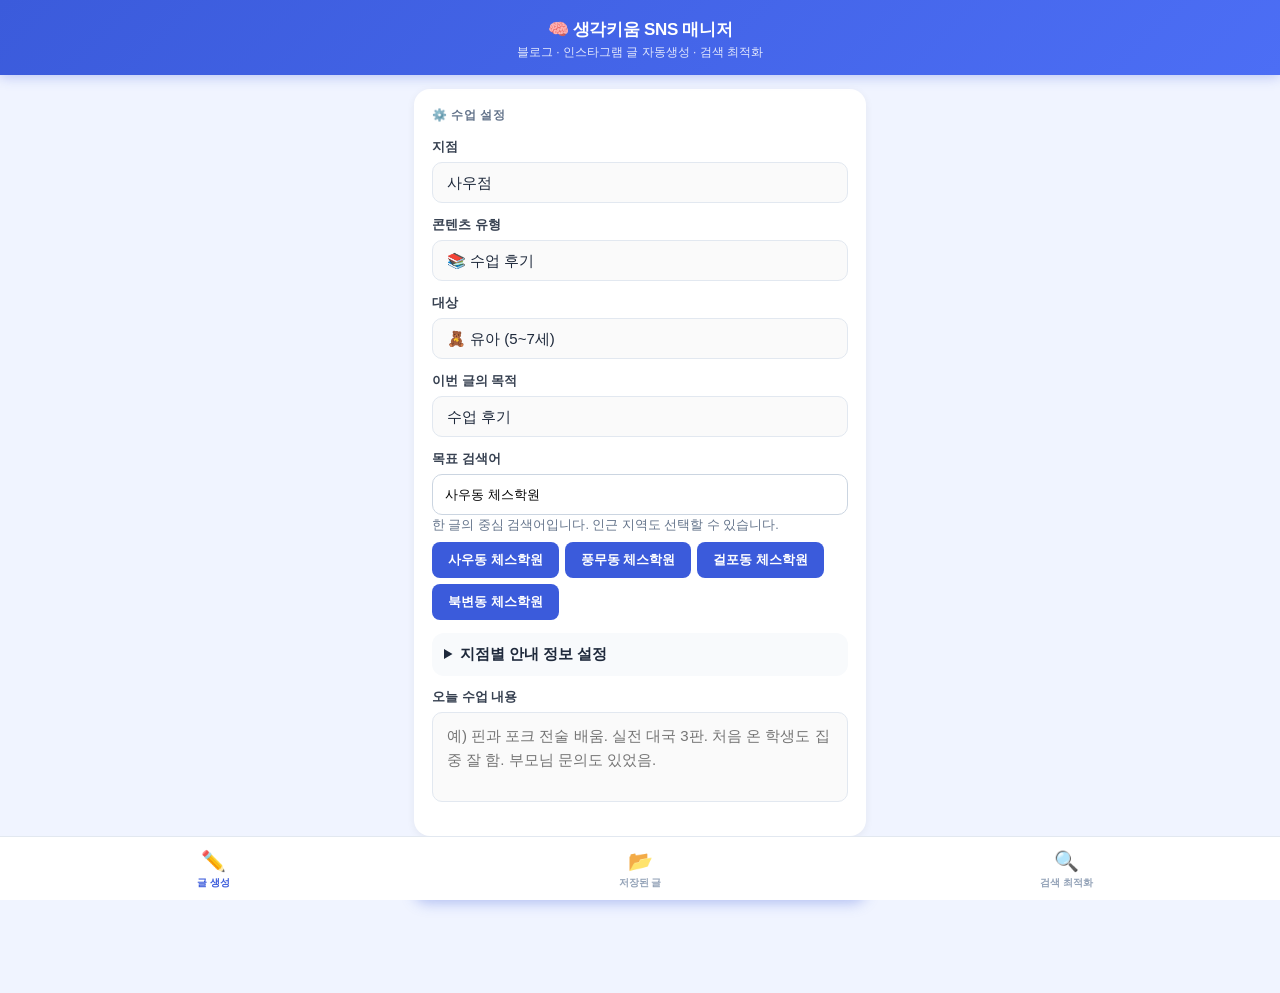
==== static/index.html @ 42fd76ed "Improve brand and local search writing with branch profiles and publication checks" ====
<!DOCTYPE html>
<html lang="ko">
<head>
<meta charset="UTF-8">
<meta name="viewport" content="width=device-width, initial-scale=1.0, maximum-scale=1.0, user-scalable=no">
<meta name="apple-mobile-web-app-capable" content="yes">
<meta name="apple-mobile-web-app-title" content="생각키움SNS">
<meta name="theme-color" content="#3B5BDB">
<title>생각키움 SNS 매니저</title>
<link rel="preconnect" href="https://fonts.googleapis.com">
<link href="https://fonts.googleapis.com/css2?family=Nanum+Square:wght@400;700;800&display=swap" rel="stylesheet">
<style>
* { box-sizing: border-box; margin: 0; padding: 0; }

body {
  font-family: 'Nanum Square', 'Noto Sans KR', sans-serif;
  background: #f0f4ff;
  color: #1e293b;
  min-height: 100vh;
  font-size: 15px;
}

.header {
  background: linear-gradient(135deg, #3B5BDB, #4C6EF5);
  color: white;
  padding: 18px 16px 14px;
  text-align: center;
  position: sticky;
  top: 0;
  z-index: 100;
  box-shadow: 0 2px 12px rgba(59,91,219,0.3);
}
.header h1 { font-size: 17px; font-weight: 800; letter-spacing: -0.3px; }
.header p { font-size: 12px; opacity: 0.85; margin-top: 3px; }

.container { padding: 14px; max-width: 480px; margin: 0 auto; }

.card {
  background: white;
  border-radius: 16px;
  padding: 18px;
  margin-bottom: 12px;
  box-shadow: 0 2px 8px rgba(0,0,0,0.06);
}
.card-title {
  font-size: 12px;
  font-weight: 800;
  color: #64748b;
  text-transform: uppercase;
  letter-spacing: 0.5px;
  margin-bottom: 14px;
}

.field-group { margin-bottom: 13px; }
label.field-label {
  display: block;
  font-size: 13px;
  font-weight: 700;
  color: #374151;
  margin-bottom: 6px;
}
select, textarea {
  width: 100%;
  padding: 11px 14px;
  border: 1.5px solid #e2e8f0;
  border-radius: 10px;
  font-size: 15px;
  font-family: 'Nanum Square', sans-serif;
  color: #1e293b;
  background: #fafafa;
  outline: none;
  transition: border-color 0.2s;
  -webkit-appearance: none;
}
select:focus, textarea:focus { border-color: #3B5BDB; background: white; }
textarea { resize: none; min-height: 90px; line-height: 1.6; }

.btn-generate {
  width: 100%;
  padding: 15px;
  background: linear-gradient(135deg, #3B5BDB, #4C6EF5);
  color: white;
  border: none;
  border-radius: 14px;
  font-size: 16px;
  font-weight: 800;
  font-family: 'Nanum Square', sans-serif;
  cursor: pointer;
  letter-spacing: -0.3px;
  box-shadow: 0 4px 14px rgba(59,91,219,0.35);
  transition: all 0.2s;
}
.btn-generate:active { transform: scale(0.98); opacity: 0.9; }
.btn-generate:disabled { opacity: 0.6; cursor: not-allowed; }

.loading {
  display: none;
  text-align: center;
  padding: 28px;
}
.spinner {
  width: 38px; height: 38px;
  border: 3px solid #bfdbfe;
  border-top-color: #3B5BDB;
  border-radius: 50%;
  animation: spin 0.8s linear infinite;
  margin: 0 auto 12px;
}
@keyframes spin { to { transform: rotate(360deg); } }
.loading p { color: #64748b; font-size: 14px; font-weight: 700; }

/* 결과 탭 */
.result-section { display: none; margin-top: 4px; }

.tab-bar {
  display: flex;
  background: white;
  border-radius: 14px;
  padding: 5px;
  margin-bottom: 12px;
  box-shadow: 0 2px 8px rgba(0,0,0,0.06);
  gap: 3px;
  overflow-x: auto;
}
.tab-btn {
  flex: 1;
  min-width: 0;
  padding: 9px 6px;
  border: none;
  border-radius: 10px;
  font-size: 11px;
  font-weight: 800;
  font-family: 'Nanum Square', sans-serif;
  cursor: pointer;
  background: transparent;
  color: #94a3b8;
  transition: all 0.2s;
  white-space: nowrap;
}
.tab-btn.active {
  background: linear-gradient(135deg, #3B5BDB, #4C6EF5);
  color: white;
  box-shadow: 0 2px 8px rgba(59,91,219,0.3);
}

.tab-content { display: none; }
.tab-content.active { display: block; }

.result-card {
  background: white;
  border-radius: 16px;
  padding: 18px;
  margin-bottom: 12px;
  box-shadow: 0 2px 8px rgba(0,0,0,0.06);
}
.result-header {
  display: flex;
  align-items: center;
  justify-content: space-between;
  margin-bottom: 12px;
}
.result-label {
  font-size: 12px;
  font-weight: 800;
  color: #3B5BDB;
  text-transform: uppercase;
  letter-spacing: 0.5px;
}

/* 블로그 본문 스타일 */
.blog-content {
  font-family: 'Nanum Square', sans-serif;
  font-size: 14px;
  line-height: 1.8;
  color: #374151;
  white-space: pre-wrap;
  word-break: break-all;
}
.blog-content .blog-h2 {
  font-size: 16px;
  font-weight: 800;
  color: #1e293b;
  margin: 16px 0 8px;
  display: block;
}

.plain-text {
  font-family: 'Nanum Square', sans-serif;
  font-size: 14px;
  line-height: 1.8;
  color: #374151;
  white-space: pre-wrap;
  word-break: break-all;
}

.hashtag-text {
  font-family: 'Nanum Square', sans-serif;
  font-size: 13px;
  color: #4C6EF5;
  line-height: 2;
  word-break: break-all;
}

.copy-btn {
  background: #eff6ff;
  color: #3B5BDB;
  border: 1.5px solid #bfdbfe;
  border-radius: 8px;
  padding: 5px 12px;
  font-size: 12px;
  font-weight: 800;
  font-family: 'Nanum Square', sans-serif;
  cursor: pointer;
  transition: all 0.15s;
  white-space: nowrap;
}
.copy-btn:active, .copy-btn.copied {
  background: #dcfce7;
  color: #166534;
  border-color: #86efac;
}

/* SEO 점수 카드 */
.seo-score-wrap { }
.seo-total {
  text-align: center;
  padding: 16px 0 12px;
}
.seo-total .score-num {
  font-size: 48px;
  font-weight: 800;
  line-height: 1;
}
.seo-total .score-label {
  font-size: 13px;
  color: #64748b;
  margin-top: 4px;
  font-weight: 700;
}
.score-bar-wrap {
  margin: 10px 0 6px;
  background: #e2e8f0;
  border-radius: 8px;
  height: 10px;
  overflow: hidden;
}
.score-bar-fill {
  height: 100%;
  border-radius: 8px;
  transition: width 0.8s ease;
}
.seo-items { margin-top: 10px; }
.seo-item {
  display: flex;
  align-items: flex-start;
  gap: 8px;
  padding: 8px 0;
  border-bottom: 1px solid #f1f5f9;
  font-size: 13px;
}
.seo-item:last-child { border-bottom: none; }
.seo-item-name { font-weight: 800; color: #374151; min-width: 100px; flex-shrink: 0; }
.seo-item-score { font-weight: 800; min-width: 36px; flex-shrink: 0; }
.seo-item-comment { color: #64748b; line-height: 1.5; }
.seo-improve {
  background: #fef9c3;
  border-radius: 10px;
  padding: 12px 14px;
  margin-top: 12px;
  font-size: 13px;
  line-height: 1.7;
  color: #713f12;
}
.seo-improve strong { display: block; font-weight: 800; margin-bottom: 4px; }

/* 추천 제목 강조 */
.title-recommend {
  background: #eff6ff;
  border-left: 3px solid #3B5BDB;
  border-radius: 6px;
  padding: 8px 12px;
  margin-top: 10px;
  font-size: 13px;
  color: #1d4ed8;
  font-weight: 700;
  line-height: 1.6;
}

/* 저장된 글 섹션 */
.history-section { margin-top: 4px; }
.history-item {
  background: white;
  border-radius: 12px;
  padding: 14px 16px;
  margin-bottom: 8px;
  box-shadow: 0 2px 6px rgba(0,0,0,0.05);
  cursor: pointer;
  transition: all 0.2s;
  border-left: 3px solid #3B5BDB;
}
.history-item:active { transform: scale(0.99); }
.history-date { font-size: 11px; color: #94a3b8; font-weight: 700; margin-bottom: 4px; }
.history-title { font-size: 14px; font-weight: 800; color: #1e293b; margin-bottom: 3px; }
.history-branch { font-size: 12px; color: #3B5BDB; font-weight: 700; }
.history-empty { text-align: center; padding: 30px; color: #94a3b8; font-size: 14px; font-weight: 700; }

/* 검색 콘텐츠 관리 탭 */
.seo-manage-card {
  background: white;
  border-radius: 16px;
  padding: 18px;
  margin-bottom: 12px;
  box-shadow: 0 2px 8px rgba(0,0,0,0.06);
}
.seo-manage-card h3 {
  font-size: 14px; font-weight: 800; color: #1e293b; margin-bottom: 12px;
}
.kw-table { width: 100%; border-collapse: collapse; font-size: 13px; }
.kw-table th {
  background: #f8fafc; padding: 8px 10px; text-align: left;
  font-weight: 800; color: #64748b; border-bottom: 2px solid #e2e8f0;
}
.kw-table td {
  padding: 9px 10px; border-bottom: 1px solid #f1f5f9;
  color: #374151; vertical-align: top;
}
.kw-badge {
  display: inline-block; padding: 2px 8px; border-radius: 20px;
  font-size: 11px; font-weight: 800;
}
.kw-badge.high { background: #dcfce7; color: #166534; }
.kw-badge.mid  { background: #fef9c3; color: #713f12; }
.kw-badge.low  { background: #fee2e2; color: #991b1b; }

.post-log-form { display: flex; flex-direction: column; gap: 8px; margin-top: 10px; }
.post-log-form input {
  padding: 9px 12px; border: 1.5px solid #e2e8f0; border-radius: 8px;
  font-size: 14px; font-family: 'Nanum Square', sans-serif; color: #1e293b;
  background: #fafafa; outline: none;
}
.post-log-form input:focus { border-color: #3B5BDB; background: white; }
.btn-small {
  padding: 9px 16px; border: none; border-radius: 8px;
  font-size: 13px; font-weight: 800; font-family: 'Nanum Square', sans-serif;
  cursor: pointer; background: #3B5BDB; color: white;
}
.log-list { margin-top: 12px; }
.log-item {
  background: #f8fafc; border-radius: 10px; padding: 12px 14px;
  margin-bottom: 8px; font-size: 13px; line-height: 1.7;
}
.log-item .log-title { font-weight: 800; color: #1e293b; margin-bottom: 2px; }
.log-item .log-meta { color: #64748b; font-size: 12px; }
.log-item .log-kw { color: #3B5BDB; font-weight: 700; }

/* 하단 네비 */
.bottom-nav {
  position: fixed;
  bottom: 0; left: 0; right: 0;
  background: white;
  display: flex;
  border-top: 1px solid #e2e8f0;
  z-index: 100;
  padding-bottom: env(safe-area-inset-bottom);
}
.nav-btn {
  flex: 1;
  padding: 12px 0 10px;
  border: none;
  background: transparent;
  font-family: 'Nanum Square', sans-serif;
  font-size: 10px;
  font-weight: 700;
  color: #94a3b8;
  cursor: pointer;
  display: flex;
  flex-direction: column;
  align-items: center;
  gap: 3px;
  transition: color 0.2s;
}
.nav-btn.active { color: #3B5BDB; }
.nav-btn .nav-icon { font-size: 20px; }

.page { display: none; padding-bottom: 80px; }
.page.active { display: block; }

.toast {
  position: fixed;
  bottom: 80px; left: 50%;
  transform: translateX(-50%) translateY(20px);
  background: #1e293b;
  color: white;
  padding: 10px 20px;
  border-radius: 24px;
  font-size: 13px;
  font-weight: 700;
  font-family: 'Nanum Square', sans-serif;
  opacity: 0;
  transition: all 0.3s;
  z-index: 999;
  white-space: nowrap;
  pointer-events: none;
}
.toast.show { opacity: 1; transform: translateX(-50%) translateY(0); }

.badge {
  display: inline-block;
  padding: 2px 8px;
  border-radius: 20px;
  font-size: 11px;
  font-weight: 800;
  background: #dbeafe;
  color: #1d4ed8;
  margin-left: 6px;
}

/* ── 이미지 기획 기능 ── */
.img-plan-trigger {
  width: 100%;
  padding: 13px;
  margin-top: 10px;
  background: linear-gradient(135deg, #7c3aed, #6d28d9);
  color: white;
  border: none;
  border-radius: 12px;
  font-size: 14px;
  font-weight: 800;
  font-family: 'Nanum Square', sans-serif;
  cursor: pointer;
  box-shadow: 0 4px 12px rgba(109,40,217,0.3);
  transition: all 0.2s;
}
.img-plan-trigger:active { transform: scale(0.98); opacity: 0.9; }
.img-plan-trigger:disabled { opacity: 0.55; cursor: not-allowed; }

/* 이미지 기획 패널 */
#imgPlanSection {
  display: none;
  margin-top: 8px;
}
.img-plan-header {
  background: white;
  border-radius: 16px;
  padding: 16px 18px;
  margin-bottom: 10px;
  box-shadow: 0 2px 8px rgba(0,0,0,0.06);
}
.img-plan-header h3 {
  font-size: 14px; font-weight: 800; color: #1e293b; margin-bottom: 12px;
}
.img-opts {
  display: flex; gap: 8px; flex-wrap: wrap; margin-bottom: 10px;
}
.img-opts label {
  font-size: 12px; font-weight: 700; color: #374151;
  display: flex; align-items: center; gap: 4px;
}
.img-opts select {
  padding: 6px 10px; border: 1.5px solid #e2e8f0;
  border-radius: 8px; font-size: 13px;
  font-family: 'Nanum Square', sans-serif;
  color: #1e293b; background: #fafafa;
}
.btn-plan-gen {
  width: 100%; padding: 11px;
  background: linear-gradient(135deg, #7c3aed, #6d28d9);
  color: white; border: none; border-radius: 10px;
  font-size: 14px; font-weight: 800;
  font-family: 'Nanum Square', sans-serif;
  cursor: pointer; transition: all 0.2s;
}
.btn-plan-gen:disabled { opacity: 0.55; cursor: not-allowed; }

/* 이미지 카드 */
.img-card {
  background: white; border-radius: 16px; padding: 16px 18px;
  margin-bottom: 12px; box-shadow: 0 2px 8px rgba(0,0,0,0.06);
  border-top: 3px solid #7c3aed;
}
.img-card-num {
  font-size: 11px; font-weight: 800; color: #7c3aed;
  text-transform: uppercase; letter-spacing: 0.5px; margin-bottom: 6px;
}
.img-card-title {
  font-size: 15px; font-weight: 800; color: #1e293b; margin-bottom: 4px;
}
.img-card-para {
  font-size: 12px; color: #64748b; margin-bottom: 8px; line-height: 1.5;
  background: #f8fafc; border-radius: 6px; padding: 6px 10px;
}
.img-card-desc {
  font-size: 13px; color: #374151; line-height: 1.7; margin-bottom: 10px;
}
.img-prompt-wrap {
  background: #f3f0ff; border-radius: 10px; padding: 12px 14px;
  margin-bottom: 10px; position: relative;
}
.img-prompt-label {
  font-size: 11px; font-weight: 800; color: #7c3aed;
  text-transform: uppercase; margin-bottom: 6px; display: block;
}
.img-prompt-text {
  font-size: 13px; color: #1e293b; line-height: 1.7;
  white-space: pre-wrap; word-break: break-all;
}
.img-prompt-edit {
  width: 100%; padding: 10px 12px; border: 1.5px solid #c4b5fd;
  border-radius: 8px; font-size: 13px; font-family: 'Nanum Square', sans-serif;
  color: #1e293b; background: white; resize: none; min-height: 80px;
  display: none; line-height: 1.6;
}
.img-card-btns {
  display: flex; flex-wrap: wrap; gap: 6px;
}
.btn-img {
  padding: 7px 12px; border: 1.5px solid #e2e8f0; border-radius: 8px;
  font-size: 12px; font-weight: 800; font-family: 'Nanum Square', sans-serif;
  cursor: pointer; background: white; color: #374151; transition: all 0.15s;
}
.btn-img:active { background: #f1f5f9; }
.btn-img.purple { background: #ede9fe; color: #6d28d9; border-color: #c4b5fd; }
.btn-img.green  { background: #dcfce7; color: #166534; border-color: #86efac; }
.btn-img.red    { background: #fee2e2; color: #991b1b; border-color: #fca5a5; }

/* 업로드된 이미지 미리보기 */
.img-preview-wrap {
  margin-top: 10px; display: none;
}
.img-preview-wrap img {
  width: 100%; border-radius: 10px; object-fit: cover;
  max-height: 200px;
}
.img-preview-label {
  font-size: 11px; color: #94a3b8; font-weight: 700; margin-bottom: 4px;
}

/* 이미지 기획 로딩 */
#imgPlanLoading {
  display: none; text-align: center; padding: 20px;
}

/* Gemini 안내 패널 */
.gemini-guide {
  background: #f5f3ff; border-radius: 12px; padding: 14px 16px;
  margin-bottom: 10px; font-size: 13px; line-height: 1.8; color: #374151;
}
.gemini-guide strong { color: #6d28d9; }
.gemini-guide ol { padding-left: 18px; margin-top: 6px; }
.gemini-guide li { margin-bottom: 3px; }

/* 전술 도식 경고 배지 */
.tactical-badge {
  display: inline-block; background: #fef3c7; color: #92400e;
  border: 1.5px solid #fbbf24; border-radius: 8px;
  font-size: 11px; font-weight: 800; padding: 4px 10px;
  margin-bottom: 8px; line-height: 1.5;
}
/* 카드 메타 행 */
.img-card-meta {
  display: flex; flex-wrap: wrap; gap: 6px; margin-bottom: 8px;
}
.img-meta-chip {
  background: #f1f5f9; border-radius: 6px; padding: 3px 8px;
  font-size: 11px; color: #475569; font-weight: 700;
}
.img-meta-chip span { font-weight: 400; }
/* Gemini 작업 안내 팁 */
.gemini-workflow-tip {
  margin-top: 8px; padding: 6px 10px;
  background: #fffbeb; border-radius: 6px;
  border-left: 3px solid #f59e0b;
  font-size: 12px; line-height: 1.5;
}
.profile-input {width:100%;padding:10px;border:1px solid #cbd5e1;border-radius:8px;margin:3px 0 10px;}
</style>
</head>
<body>

<div class="header">
  <h1>🧠 생각키움 SNS 매니저</h1>
  <p>블로그 · 인스타그램 글 자동생성 · 검색 최적화</p>
</div>

<!-- 페이지 1: 글 생성 -->
<div class="page active" id="page-write">
<div class="container">

  <div class="card">
    <div class="card-title">⚙️ 수업 설정</div>

    <div class="field-group">
      <label class="field-label">지점</label>
      <select id="branch">
        <option value="사우점">사우점</option>
        <option value="장기점">장기점</option>
        <option value="구래점">구래점</option>
        <option value="전체">전체</option>
      </select>
    </div>

    <div class="field-group">
      <label class="field-label">콘텐츠 유형</label>
      <select id="content_type">
        <option value="수업후기">📚 수업 후기</option>
        <option value="대회후기">🏆 대회 후기</option>
        <option value="대회안내">📢 대회 안내</option>
        <option value="신규모집">🌱 신규 원생 모집</option>
        <option value="이벤트">🎉 이벤트 / 공지</option>
        <option value="자격증">🎖️ 자격증 / 급수 과정</option>
        <option value="체스클럽">♟️ 체스클럽 안내</option>
      </select>
    </div>

    <div class="field-group">
      <label class="field-label">대상</label>
      <select id="target">
        <option value="유아 (5~7세)">🧸 유아 (5~7세)</option>
        <option value="초등 저학년 (1~3학년)">📚 초등 저학년 (1~3학년)</option>
        <option value="초등 고학년 (4~6학년)">📖 초등 고학년 (4~6학년)</option>
        <option value="초등 전체">🏫 초등 전체</option>
        <option value="유아·초등 전체">👧 유아·초등 전체</option>
        <option value="중학생">🎒 중학생</option>
        <option value="고등학생">🎓 고등학생</option>
        <option value="중·고등학생">📐 중·고등학생</option>
        <option value="청소년 (초~고)">🌟 청소년 (초~고)</option>
        <option value="성인">☕ 성인</option>
        <option value="연령 무관 (오픈)">♟️ 연령 무관 (오픈)</option>
      </select>
    </div>

    <div class="field-group">
      <label class="field-label" for="intent">이번 글의 목적</label>
      <select id="intent"><option>지역 학원 찾기</option><option selected>수업 후기</option><option>첫 수업·입문 궁금증</option><option>원생 모집·상담</option><option>대회 안내·준비</option></select>
    </div>
    <div class="field-group">
      <label class="field-label" for="keyword">목표 검색어</label>
      <input type="text" id="keyword" maxlength="100" placeholder="예: 구래동 체스학원" style="width:100%;padding:12px;border:1px solid #cbd5e1;border-radius:10px">
      <small style="color:#64748b">한 글의 중심 검색어입니다. 인근 지역도 선택할 수 있습니다.</small>
      <div id="keywordSuggestions" style="display:flex;gap:6px;flex-wrap:wrap;margin-top:8px"></div>
    </div>
    <details style="margin:12px 0;padding:12px;background:#f8fafc;border-radius:12px">
      <summary style="cursor:pointer;font-weight:700">지점별 안내 정보 설정</summary>
      <p style="font-size:12px;color:#64748b;margin:10px 0">현재 선택한 지점의 정보만 입력하세요. 이 브라우저에 저장되며, 글 생성 시 AI에 전달됩니다. 비워 둔 정보는 임의로 만들지 않습니다. 전체 선택 시 공통 정보만 입력하세요.</p>
      <label class="field-label" for="profileAddress">실제 주소</label><input class="profile-input" id="profileAddress" type="text" maxlength="1000">
      <label class="field-label" for="profilePhone">상담 전화</label><input class="profile-input" id="profilePhone" type="text" maxlength="100">
      <label class="field-label" for="profileHours">수업 요일·시간</label><input class="profile-input" id="profileHours" type="text" maxlength="1000">
      <label class="field-label" for="profileClass">대상·정원·수업 특징 등 확인된 정보</label><textarea id="profileClass" maxlength="2000"></textarea>
      <label class="field-label" for="profileMap">지도 링크</label><input class="profile-input" id="profileMap" type="text" maxlength="1000">
      <button type="button" class="btn-small" onclick="saveBranchProfile()" style="margin-top:8px">지점 정보 저장</button>
      <button type="button" class="btn-small" onclick="exportSettings()" style="margin-top:8px">정보·기록 백업</button>
      <label style="display:inline-block;margin-top:8px;cursor:pointer;color:#3b5bdb">백업 불러오기<input type="file" accept="application/json,.json" onchange="importSettings(this)" style="display:none"></label>
    </details>
    <div class="field-group">
      <label class="field-label">오늘 수업 내용</label>
      <textarea id="lesson" placeholder="예) 핀과 포크 전술 배움. 실전 대국 3판. 처음 온 학생도 집중 잘 함. 부모님 문의도 있었음."></textarea>
    </div>
  </div>

  <button class="btn-generate" onclick="generate()" id="genBtn">
    ✨ 블로그 + 인스타 글 생성하기
  </button>

  <div class="loading" id="loading">
    <div class="spinner"></div>
    <p>AI가 글을 작성하고 있어요...<br><small style="font-weight:400; color:#94a3b8" id="loadingMsg">처음 실행 시 서버 깨우는 시간 포함 최대 1분 소요</small></p>
  </div>

  <!-- 결과 -->
  <div class="result-section" id="resultSection">
    <div class="tab-bar">
      <button class="tab-btn active" onclick="switchTab('blog', this)">📝 블로그</button>
      <button class="tab-btn" onclick="switchTab('insta', this)">📱 인스타</button>
      <button class="tab-btn" onclick="switchTab('hash', this)">🏷️ 해시태그</button>
      <button class="tab-btn" onclick="switchTab('seo', this)">📋 발행 전 점검</button>
    </div>

    <!-- 블로그 탭 -->
    <div class="tab-content active" id="tab-blog">
      <div class="result-card">
        <div class="result-header">
          <span class="result-label">제목 후보 3가지</span>
          <button class="copy-btn" onclick="copyEl('blogTitle', this)">복사</button>
        </div>
        <div class="plain-text" id="blogTitle"></div>
        <div class="title-recommend" id="titleRecommend"></div>
      </div>
      <div class="result-card">
        <div class="result-header">
          <span class="result-label">블로그 본문</span>
          <button class="copy-btn" onclick="copyEl('blogBody', this)">복사</button>
        </div>
        <div class="blog-content" id="blogBody"></div>
      </div>
      <div class="result-card">
        <div class="result-header">
          <span class="result-label">대표 이미지 문구</span>
          <button class="copy-btn" onclick="copyEl('imgText', this)">복사</button>
        </div>
        <div class="plain-text" id="imgText"></div>
      </div>
    </div>

    <!-- 인스타 탭 -->
    <div class="tab-content" id="tab-insta">
      <div class="result-card">
        <div class="result-header">
          <span class="result-label">인스타그램 글</span>
          <button class="copy-btn" onclick="copyEl('instaBody', this)">복사</button>
        </div>
        <div class="plain-text" id="instaBody"></div>
      </div>
    </div>

    <!-- 해시태그 탭 -->
    <div class="tab-content" id="tab-hash">
      <div class="result-card">
        <div class="result-header">
          <span class="result-label">해시태그</span>
          <button class="copy-btn" onclick="copyEl('hashTag', this)">복사</button>
        </div>
        <div class="hashtag-text" id="hashTag"></div>
      </div>
    </div>

    <!-- SEO 점수 탭 -->
    <div class="tab-content" id="tab-seo">
      <div class="result-card">
        <div class="result-header">
          <span class="result-label">📋 발행 전 점검</span>
        </div>
        <div class="seo-score-wrap">
          <div class="seo-total">
            <div class="score-num" id="seoScoreNum" style="color:#3B5BDB">-</div>
            <div class="score-label">/ 100점</div>
            <div class="score-bar-wrap">
              <div class="score-bar-fill" id="seoBarFill" style="width:0%; background:#3B5BDB;"></div>
            </div>
          </div>
          <div class="seo-items" id="seoItems"></div>
          <div class="seo-improve" id="seoImprove" style="display:none">
            <strong>💡 개선 권장사항</strong>
            <span id="seoImproveText"></span>
          </div>
        </div>
        <p style="font-size:11px;color:#94a3b8;margin-top:12px;line-height:1.6">
          ※ 점검표는 작성 보조 기능입니다. 검색 순위나 상위 노출을 보장하지 않습니다.
        </p>
      </div>
    </div>
  </div>

  <!-- ▼▼ 블로그 실사 이미지 만들기 버튼 (결과 완성 후 표시) -->
  <button class="img-plan-trigger" id="imgPlanTriggerBtn" style="display:none"
    onclick="openImgPlan()">
    📸 블로그 실사 이미지 만들기
  </button>

  <!-- ▼▼ 이미지 기획 패널 -->
  <div id="imgPlanSection">

    <!-- 사용 안내 -->
    <div class="gemini-guide">
      <strong>📌 사용 방법</strong>
      <ol>
        <li>이미지 수·비율을 선택하고, 원하면 교실 참고사진을 첨부합니다.</li>
        <li>참고사진이 있다면 <strong>활용 방식(A/B)</strong>을 선택하세요.</li>
        <li><strong>Gemini 연속 제작 모드</strong>를 선택하세요 (기본: 독립 장면).</li>
        <li><strong>[장면 기획 시작]</strong>을 누르면 AI가 블로그 내용에 맞는 장면을 분석합니다.</li>
        <li>카드마다 <strong>[프롬프트 복사]</strong> → <strong>[Gemini 열기]</strong>로 이미지를 생성하세요.</li>
        <li>생성한 이미지를 <strong>[이미지 업로드]</strong>로 등록하면 해당 카드에 연결·저장됩니다.</li>
      </ol>
      <p style="margin-top:6px;font-size:12px;color:#b45309;font-weight:700">
        ⚠️ 참고사진 B모드·연속 모드 3은 Gemini 채팅창에 직접 첨부해야 합니다. SNS 매니저에서 자동 전달되지 않습니다.
      </p>
      <p style="margin-top:4px;font-size:12px;color:#6d28d9">
        ⚠️ AI 생성 이미지는 실제 수업·학부모 후기 증거로 소개하지 마세요.
      </p>
    </div>

    <!-- 옵션 -->
    <div class="img-plan-header">
      <h3>⚙️ 이미지 기획 설정</h3>
      <div class="img-opts">
        <label>이미지 수
          <select id="imgCount">
            <option value="3">3장</option>
            <option value="4">4장</option>
            <option value="5" selected>5장</option>
            <option value="6">6장</option>
            <option value="7">7장</option>
            <option value="8">8장</option>
          </select>
        </label>
        <label>비율
          <select id="imgRatio">
            <option value="16:9" selected>16:9 (가로)</option>
            <option value="4:3">4:3 (일반)</option>
            <option value="1:1">1:1 (정사각)</option>
          </select>
        </label>
      </div>

      <!-- 교실 참고사진 (선택) -->
      <div style="margin-bottom:12px">
        <div style="font-size:12px;font-weight:700;color:#374151;margin-bottom:4px">
          🏫 교실 참고사진 첨부 <span style="font-weight:400;color:#94a3b8">(선택 — Gemini 프롬프트에 공간 특징 반영)</span>
        </div>
        <input type="file" id="classroomRefFile" accept="image/*" style="display:none"
          onchange="handleClassroomRef(this)">
        <div style="display:flex;gap:6px;align-items:center;flex-wrap:wrap">
          <button class="btn-img" onclick="document.getElementById('classroomRefFile').click()">
            📷 교실 사진 첨부
          </button>
          <span id="classroomRefName" style="font-size:12px;color:#64748b"></span>
          <button class="btn-img red" id="classroomRefClear" style="display:none"
            onclick="clearClassroomRef()">✕ 제거</button>
        </div>
        <div id="classroomRefPreview" style="display:none;margin-top:6px">
          <img id="classroomRefImg" src="" alt="교실 참고사진"
            style="max-height:120px;border-radius:8px;object-fit:cover">
        </div>

        <!-- 참고사진 활용 모드 A / B -->
        <div id="refModeBox" style="display:none;margin-top:8px;background:#f5f3ff;border-radius:8px;padding:8px 10px;border:1px solid #ddd6fe">
          <div style="font-size:12px;font-weight:700;color:#5b21b6;margin-bottom:6px">📌 참고사진 활용 방식 선택</div>
          <label style="display:flex;align-items:flex-start;gap:6px;margin-bottom:6px;cursor:pointer">
            <input type="radio" name="refMode" value="atmosphere" checked style="margin-top:2px">
            <span style="font-size:12px">
              <strong>A. 분위기 활용</strong><br>
              <span style="color:#64748b">참고사진의 촬영 분위기·공간감·자연스러운 행동을 참고해 새로운 장면을 만듭니다. 인물·배경을 그대로 복제하지 않습니다.</span>
            </span>
          </label>
          <label style="display:flex;align-items:flex-start;gap:6px;cursor:pointer">
            <input type="radio" name="refMode" value="preserve" style="margin-top:2px">
            <span style="font-size:12px">
              <strong>B. 최대한 유지</strong><br>
              <span style="color:#64748b">참고사진의 공간·구도·인물 배치·조명을 가능한 한 유지하며 지정 부분만 수정합니다.</span>
              <br>
              <span style="color:#b45309;font-weight:700">⚠️ 이 모드는 참고사진을 Gemini 채팅창에 직접 첨부해야 합니다. SNS 매니저에서 Gemini로 자동 전달되지 않습니다.</span>
            </span>
          </label>
        </div>
      </div>

      <!-- Gemini 연속 제작 모드 -->
      <div style="margin-bottom:12px;background:#fafaf9;border-radius:8px;padding:8px 10px;border:1px solid #e2e8f0">
        <div style="font-size:12px;font-weight:700;color:#374151;margin-bottom:6px">🔗 Gemini 연속 제작 모드</div>
        <div style="font-size:11px;color:#64748b;margin-bottom:6px">같은 Gemini 채팅방에서 여러 이미지를 이어서 만들 때 선택하세요.</div>
        <label style="display:flex;align-items:flex-start;gap:6px;margin-bottom:6px;cursor:pointer">
          <input type="radio" name="geminiMode" value="independent" checked style="margin-top:2px">
          <span style="font-size:12px">
            <strong>모드 1 — 독립적인 새 장면</strong><br>
            <span style="color:#64748b">이전 이미지와 다른 인물·배경·구도로 각 장면을 독립 생성합니다.</span>
          </span>
        </label>
        <label style="display:flex;align-items:flex-start;gap:6px;margin-bottom:6px;cursor:pointer">
          <input type="radio" name="geminiMode" value="continuous" style="margin-top:2px">
          <span style="font-size:12px">
            <strong>모드 2 — 동일 수업 연속 장면</strong><br>
            <span style="color:#64748b">같은 학생·선생님·교실에서 서로 다른 학습 장면을 이어서 만듭니다. 첫 이미지의 인물·복장·공간을 유지합니다.</span>
          </span>
        </label>
        <label style="display:flex;align-items:flex-start;gap:6px;cursor:pointer">
          <input type="radio" name="geminiMode" value="reference_based" style="margin-top:2px">
          <span style="font-size:12px">
            <strong>모드 3 — 참고사진 기반 연속</strong><br>
            <span style="color:#64748b">Gemini 채팅창에 첨부한 실제 학원 사진을 공통 참고자료로 활용합니다.</span>
            <br>
            <span style="color:#b45309;font-weight:700">⚠️ 참고사진을 Gemini 채팅창에 직접 첨부하세요. 자동 전달되지 않습니다.</span>
          </span>
        </label>
      </div>

      <button class="btn-plan-gen" id="btnPlanGen" onclick="planImages()">
        🎬 장면 기획 시작
      </button>
    </div>

    <!-- 로딩 -->
    <div id="imgPlanLoading">
      <div class="spinner"></div>
      <p style="color:#7c3aed;font-weight:700;margin-top:8px">블로그 내용을 분석하고 장면을 기획하는 중...</p>
    </div>

    <!-- 카드 목록 -->
    <div id="imgCardList"></div>

  </div>
  <!-- ▲▲ 이미지 기획 패널 끝 -->

</div>
</div>

<!-- 페이지 2: 저장된 글 -->
<div class="page" id="page-history">
<div class="container">
  <div class="card" style="margin-top:4px">
    <div class="card-title">📂 최근 생성 글 (최대 5개)</div>
    <div id="historyList"></div>
  </div>
</div>
</div>

<!-- 페이지 3: 검색 콘텐츠 관리 -->
<div class="page" id="page-seo">
<div class="container" style="margin-top:4px">

  <!-- 우선 관리 검색어 -->
  <div class="seo-manage-card">
    <h3>🎯 우선 관리 검색어</h3>
    <div style="overflow-x:auto">
    <table class="kw-table">
      <thead>
        <tr>
          <th>검색어</th>
          <th>중요도</th>
          <th>관련 지점</th>
        </tr>
      </thead>
      <tbody>
        <tr><td>장기동체스</td><td><span class="kw-badge high">높음</span></td><td>장기점</td></tr>
        <tr><td>장기동체스학원</td><td><span class="kw-badge high">높음</span></td><td>장기점</td></tr>
        <tr><td>운양동체스</td><td><span class="kw-badge high">높음</span></td><td>장기점</td></tr>
        <tr><td>운양동체스학원</td><td><span class="kw-badge high">높음</span></td><td>장기점</td></tr>
        <tr><td>구래동체스</td><td><span class="kw-badge high">높음</span></td><td>구래점</td></tr>
        <tr><td>구래동체스학원</td><td><span class="kw-badge high">높음</span></td><td>구래점</td></tr>
        <tr><td>풍무동체스</td><td><span class="kw-badge mid">보통</span></td><td>사우점</td></tr>
        <tr><td>풍무동체스학원</td><td><span class="kw-badge mid">보통</span></td><td>사우점</td></tr>
        <tr><td>걸포동체스</td><td><span class="kw-badge mid">보통</span></td><td>사우점</td></tr>
        <tr><td>걸포동체스학원</td><td><span class="kw-badge mid">보통</span></td><td>사우점</td></tr>
        <tr><td>북변동체스</td><td><span class="kw-badge mid">보통</span></td><td>사우점</td></tr>
        <tr><td>사우동체스</td><td><span class="kw-badge mid">보통</span></td><td>사우점</td></tr>
        <tr><td>마산동체스</td><td><span class="kw-badge low">신규</span></td><td>구래점</td></tr>
        <tr><td>구래역체스</td><td><span class="kw-badge low">신규</span></td><td>구래점</td></tr>
        <tr><td>김포체스학원</td><td><span class="kw-badge high">높음</span></td><td>전체</td></tr>
        <tr><td>김포사고력체스</td><td><span class="kw-badge high">높음</span></td><td>전체</td></tr>
        <tr><td>어린이체스대회</td><td><span class="kw-badge high">높음</span></td><td>전체</td></tr>
        <tr><td>김포체스대회</td><td><span class="kw-badge high">높음</span></td><td>전체</td></tr>
        <tr><td>노비스체스대회</td><td><span class="kw-badge mid">보통</span></td><td>전체</td></tr>
      </tbody>
    </table>
    </div>
    <p style="font-size:12px;color:#94a3b8;margin-top:10px;line-height:1.6">
      ※ 풍무동·걸포동·북변동은 사우점, 운양동은 장기점, 마산동은 구래점의 인근 이용 지역입니다. 실제 소재지와 구분해 안내합니다.
    </p>
  </div>

  <!-- 발행 기록 -->
  <div class="seo-manage-card">
    <h3>📋 발행 기록 관리</h3>
    <div class="post-log-form">
      <input type="text" id="logKeyword" placeholder="목표 검색어 (예: 장기동체스학원)">
      <input type="text" id="logTitle" placeholder="게시물 제목">
      <input type="text" id="logUrl" placeholder="블로그 URL (선택)">
      <input type="date" id="logDate">
      <button class="btn-small" onclick="addLog()">+ 기록 추가</button>
    </div>
    <div class="log-list" id="logList"></div>
  </div>

  <!-- 콘텐츠 기획 가이드 -->
  <div class="seo-manage-card">
    <h3>💡 검색어별 콘텐츠 기획 가이드</h3>
    <div style="font-size:13px;line-height:1.9;color:#374151">
      <p style="font-weight:800;color:#3B5BDB;margin-bottom:6px">📌 같은 키워드라도 매번 다른 각도로</p>
      <p>① <b>학부모 궁금증 해결형</b> — "체스, 몇 살부터 시작하면 좋을까요?"</p>
      <p>② <b>수업 현장 스토리형</b> — 오늘 수업에서 있었던 실제 장면</p>
      <p>③ <b>교육 효과 심층형</b> — 사고력·집중력이 어떻게 자라는지</p>
      <p>④ <b>대회·성과형</b> — 대회 준비 과정, 참가 후기, 성장 스토리</p>
      <p>⑤ <b>학원 소개형</b> — 생각키움연구소만의 수업 방식과 차별점</p>
      <p style="margin-top:10px;color:#64748b;font-size:12px">
        ※ 무의미한 글 대량 생성보다 실제 검색 유입과 상담으로 이어지는<br>고품질 게시물을 우선합니다.
      </p>
    </div>
  </div>

</div>
</div>

<!-- 하단 네비 -->
<div class="bottom-nav">
  <button class="nav-btn active" onclick="showPage('write', this)">
    <span class="nav-icon">✏️</span>글 생성
  </button>
  <button class="nav-btn" onclick="showPage('history', this)">
    <span class="nav-icon">📂</span>저장된 글
  </button>
  <button class="nav-btn" onclick="showPage('seo', this)">
    <span class="nav-icon">🔍</span>검색 최적화
  </button>
</div>

<div class="toast" id="toast"></div>

<script>
// 페이지 전환
function showPage(name, btn) {
  document.querySelectorAll('.page').forEach(p => p.classList.remove('active'));
  document.querySelectorAll('.nav-btn').forEach(b => b.classList.remove('active'));
  document.getElementById('page-' + name).classList.add('active');
  btn.classList.add('active');
  if (name === 'history') renderHistory();
  if (name === 'seo') renderLog();
}

// 탭 전환
function switchTab(name, btn) {
  document.querySelectorAll('.tab-content').forEach(t => t.classList.remove('active'));
  document.querySelectorAll('.tab-btn').forEach(b => b.classList.remove('active'));
  document.getElementById('tab-' + name).classList.add('active');
  btn.classList.add('active');
}

// 소제목 굵고 크게 렌더링
function renderBlogBody(text) {
  const lines = esc(text || '').split('\n');
  return lines.map(line => {
    const trimmed = line.trim();
    if (trimmed.startsWith('**') && trimmed.endsWith('**')) {
      const title = trimmed.slice(2, -2).replace(/^🔹\s*/, '');
      return `<span class="blog-h2">🔹 ${title}</span>`;
    }
    if (trimmed.startsWith('## ')) {
      return `<span class="blog-h2">🔹 ${trimmed.slice(3)}</span>`;
    }
    if (trimmed.startsWith('# ')) {
      return `<span class="blog-h2">🔹 ${trimmed.slice(2)}</span>`;
    }
    return line;
  }).join('\n');
}

// 로딩 메시지 교체 (30초 후 안내)
let loadingTimer = null;
function startLoadingMsg() {
  loadingTimer = setTimeout(() => {
    const el = document.getElementById('loadingMsg');
    if (el) el.textContent = '서버를 깨우는 중입니다. 조금만 더 기다려주세요... ⏳';
  }, 30000);
}
function stopLoadingMsg() {
  clearTimeout(loadingTimer);
  const el = document.getElementById('loadingMsg');
  if (el) el.textContent = '처음 실행 시 서버 깨우는 시간 포함 최대 1분 소요';
}

// SEO 점수 파싱 및 렌더링
function parseSeoScore(text) {
  const section = (() => {
    const s = text.indexOf('===SEO품질점수===');
    if (s === -1) return '';
    return text.substring(s + '===SEO품질점수==='.length).trim();
  })();
  if (!section) return null;

  // 총점 추출
  const totalMatch = section.match(/총점[:\s]*(\d+)점/);
  const total = totalMatch ? parseInt(totalMatch[1]) : null;

  // 항목별 추출
  const itemNames = ['검색의도적합성','지역관련성','제목본문일치','정보구체성','문장반복여부','키워드적정사용','체스전문용어정확성','교육효과표현','학부모유용정보','상담연결명확성'];
  const items = [];
  for (const name of itemNames) {
    const re = new RegExp(name + '[:\\s]*([0-9]+)점[\\s—-]*([^\n]*)');
    const m = section.match(re);
    if (m) items.push({ name, score: parseInt(m[1]), comment: m[2].trim() });
  }

  // 개선권장 추출
  const improveMatch = section.match(/개선권장[:\s]*([^\n]+(?:\n[^\n=]+)*)/);
  const improve = improveMatch ? improveMatch[1].trim() : '';

  return { total, items, improve };
}

function renderSeoScore(data) {
  const wrap = document.querySelector('.seo-score-wrap');
  if (!wrap) return;
  if (!data || !Array.isArray(data.items)) {
    wrap.innerHTML = '<p>새 글을 생성하면 발행 전 점검 결과가 표시됩니다.</p>'; return;
  }
  if (!Object.prototype.hasOwnProperty.call(data, 'editor_review')) {
    wrap.innerHTML = '<p>이전 버전의 자체 점수 기록입니다. 실제 검색 순위를 측정한 결과가 아닙니다. 새 글을 생성하면 점검표로 표시됩니다.</p>'; return;
  }
  const row = item => `<div class="seo-item"><span class="seo-item-name">${esc(item.name)}</span><span style="font-weight:700">${esc(item.status)}</span><span class="seo-item-comment">${esc(item.comment)}</span></div>`;
  wrap.innerHTML = '<p style="font-size:12px;color:#64748b;margin-bottom:12px">' + esc(data.note || '') + '</p>' +
    data.items.map(row).join('') + '<h4 style="margin-top:16px">AI 편집 의견</h4>' +
    (data.editor_review || []).map(x => '<p style="margin:8px 0">• ' + esc(x) + '</p>').join('') +
    '<h4 style="margin-top:16px">발행 전 확인할 정보</h4>' +
    ((data.missing_info || []).length ? data.missing_info.map(x => '<p style="margin:8px 0">• ' + esc(x) + '</p>').join('') : '<p>AI가 추가 항목을 제시하지 않았습니다. 실제 수업 내용과 운영 정보는 직접 확인해 주세요.</p>');
}

// 추천 제목 파싱
function parseTitleRecommend(titleText) {
  const lines = titleText.split('\n');
  for (const line of lines) {
    if (line.trim().startsWith('추천:')) {
      return line.trim().replace('추천:', '').trim();
    }
    if (line.trim().match(/^추천\s*[:：]/)) {
      return line.trim().replace(/^추천\s*[:：]/, '').trim();
    }
  }
  return '';
}

// 글 생성 (120초 타임아웃 포함)
async function generate() {
  const lesson = document.getElementById('lesson').value.trim();
  if (!lesson) { showToast('수업 내용을 입력해주세요!'); return; }

  document.getElementById('genBtn').disabled = true;
  document.getElementById('loading').style.display = 'block';
  document.getElementById('resultSection').style.display = 'none';
  startLoadingMsg();

  const fd = new FormData();
  fd.append('branch', document.getElementById('branch').value);
  fd.append('content_type', document.getElementById('content_type').value);
  fd.append('target', document.getElementById('target').value);
  fd.append('lesson', lesson);
  const currentProfile = readProfileForm();
  saveBranchProfile(true);
  fd.append('intent', document.getElementById('intent').value);
  fd.append('keyword', document.getElementById('keyword').value.trim());
  fd.append('branch_profile', JSON.stringify(currentProfile));
  fd.append('recent_posts', JSON.stringify(readRecentPosts()));

  const controller = new AbortController();
  const timeoutId = setTimeout(() => controller.abort(), 120000);

  try {
    const res = await fetch('/api/generate', { method: 'POST', body: fd, signal: controller.signal });
    clearTimeout(timeoutId);
    const data = await res.json().catch(() => ({}));
    if (!res.ok) throw new Error(typeof data.detail === 'string' ? data.detail : '입력 정보 또는 서버 설정을 확인해 주세요.');
    const text = data.text || '';
    if (!text.includes('===블로그본문===')) throw new Error('본문이 누락되었습니다. 다시 생성해 주세요.');

    // 섹션 파싱
    const sections = parseResult(text);

    // 블로그 제목 (추천 제목 분리)
    document.getElementById('blogTitle').textContent = sections.title;
    const recommend = parseTitleRecommend(sections.title);
    const recEl = document.getElementById('titleRecommend');
    if (recommend) {
      recEl.textContent = '⭐ 추천: ' + recommend;
      recEl.style.display = 'block';
    } else {
      recEl.style.display = 'none';
    }

    // 블로그 본문
    document.getElementById('blogBody').innerHTML = renderBlogBody(sections.body);
    // 대표 이미지 문구
    document.getElementById('imgText').textContent = sections.imgText;
    // 인스타
    document.getElementById('instaBody').textContent = sections.insta;
    // 해시태그
    document.getElementById('hashTag').textContent = sections.hash;

    // SEO 점수
    const seoData = data.checks || parseSeoScore(text);
    renderSeoScore(seoData);

    document.getElementById('resultSection').style.display = 'block';
    document.getElementById('resultSection').scrollIntoView({ behavior: 'smooth' });

    // 이미지 기획 버튼 표시 + 기존 패널 닫기
    document.getElementById('imgPlanTriggerBtn').style.display = 'block';
    document.getElementById('imgPlanSection').style.display = 'none';
    // 현재 블로그 본문 전역 저장
    window._lastBlogBody = sections.body;
    window._lastBranch = document.getElementById('branch').value;
    window._lastTarget = document.getElementById('target').value;

    // 저장
    saveHistory({
      date: new Date().toLocaleString('ko-KR'),
      branch: document.getElementById('branch').value,
      lesson: lesson,
      title: sections.title,
      body: sections.body,
      insta: sections.insta,
      hash: sections.hash,
      imgText: sections.imgText,
      seo: seoData,
      keyword: data.keyword,
      intent: document.getElementById('intent').value,
      raw: text
    });

  } catch(e) {
    clearTimeout(timeoutId);
    if (e.name === 'AbortError') {
      showToast('서버 응답 시간이 초과됐습니다. 다시 시도해주세요.');
    } else {
      showToast(e.message || '오류가 발생했어요. 다시 시도해주세요.');
    }
  } finally {
    stopLoadingMsg();
    document.getElementById('genBtn').disabled = false;
    document.getElementById('loading').style.display = 'none';
  }
}

// 결과 파싱
function parseResult(text) {
  const get = (start, end) => {
    const s = text.indexOf(start);
    if (s === -1) return '';
    const content = end ? text.substring(s + start.length, text.indexOf(end, s + start.length) === -1 ? text.length : text.indexOf(end, s + start.length)) : text.substring(s + start.length);
    return content.trim();
  };
  return {
    title:   get('===제목후보===', '===블로그본문==='),
    body:    get('===블로그본문===', '===인스타그램==='),
    insta:   get('===인스타그램===', '===해시태그==='),
    hash:    get('===해시태그===', '===대표이미지문구==='),
    imgText: get('===대표이미지문구===', '===SEO품질점수==='),
  };
}

// 복사
function copyEl(id, btn) {
  const el = document.getElementById(id);
  const text = el.innerText || el.textContent;
  navigator.clipboard.writeText(text).then(() => {
    btn.textContent = '✓ 완료';
    btn.classList.add('copied');
    showToast('✅ 복사됐어요!');
    setTimeout(() => { btn.textContent = '복사'; btn.classList.remove('copied'); }, 2000);
  }).catch(() => {
    // fallback
    const ta = document.createElement('textarea');
    ta.value = text;
    document.body.appendChild(ta);
    ta.select();
    document.execCommand('copy');
    document.body.removeChild(ta);
    showToast('✅ 복사됐어요!');
  });
}

// 히스토리 저장
function saveHistory(item) {
  try {
    let history = JSON.parse(localStorage.getItem('sns_history') || '[]');
    history.unshift(item);
    if (history.length > 5) history = history.slice(0, 5);
    localStorage.setItem('sns_history', JSON.stringify(history));
  } catch(e) {}
}

// 히스토리 렌더링
function renderHistory() {
  const list = document.getElementById('historyList');
  try {
    const history = JSON.parse(localStorage.getItem('sns_history') || '[]');
    if (history.length === 0) {
      list.innerHTML = '<div class="history-empty">아직 저장된 글이 없어요 😊</div>';
      return;
    }
    list.innerHTML = history.map((item, i) => `
      <div class="history-item" onclick="loadHistory(${i})">
        <div class="history-date">${esc(item.date)}</div>
        <div class="history-title">${esc((item.title||'').split('\n')[0].replace(/^\d+\.\s*/, '').slice(0,40))}</div>
        <div class="history-branch">📍 ${esc(item.branch)} · ${esc((item.lesson||'').slice(0, 20))}${(item.lesson||'').length > 20 ? '...' : ''}
          ${item.seo && item.seo.total ? `<span class="badge">SEO ${item.seo.total}점</span>` : ''}
        </div>
      </div>
    `).join('');
  } catch(e) {
    list.innerHTML = '<div class="history-empty">저장 기록을 불러올 수 없습니다.</div>';
  }
}

// 히스토리 불러오기
function loadHistory(i) {
  try {
    const history = JSON.parse(localStorage.getItem('sns_history') || '[]');
    const item = history[i];
    if (!item) return;

    document.getElementById('branch').value = item.branch || '사우점';
    loadBranchProfile();
    document.getElementById('keyword').value = item.keyword || '';
    document.getElementById('intent').value = item.intent || '수업 후기';
    document.getElementById('blogTitle').textContent = item.title;
    document.getElementById('blogBody').innerHTML = renderBlogBody(item.body);
    document.getElementById('instaBody').textContent = item.insta;
    document.getElementById('hashTag').textContent = item.hash;
    document.getElementById('imgText').textContent = item.imgText || '';
    renderSeoScore(item.seo || null);

    const recEl = document.getElementById('titleRecommend');
    const recommend = parseTitleRecommend(item.title || '');
    if (recommend) { recEl.textContent = '⭐ 추천: ' + recommend; recEl.style.display = 'block'; }
    else { recEl.style.display = 'none'; }

    document.getElementById('resultSection').style.display = 'block';

    // 이미지 기획 버튼 활성화
    document.getElementById('imgPlanTriggerBtn').style.display = 'block';
    document.getElementById('imgPlanSection').style.display = 'none';
    window._lastBlogBody = item.body || '';
    window._lastBranch = item.branch || '전체';
    window._lastTarget = item.target || '초등 전체';

    showPage('write', document.querySelectorAll('.nav-btn')[0]);
    showToast('✅ 저장된 글을 불러왔어요!');
    setTimeout(() => document.getElementById('resultSection').scrollIntoView({ behavior: 'smooth' }), 300);
  } catch(e) {}
}

// 발행 기록 추가
function addLog() {
  const kw = document.getElementById('logKeyword').value.trim();
  const title = document.getElementById('logTitle').value.trim();
  const url = document.getElementById('logUrl').value.trim();
  const date = document.getElementById('logDate').value;
  if (!kw || !title) { showToast('검색어와 제목을 입력해주세요.'); return; }

  try {
    let logs = JSON.parse(localStorage.getItem('seo_logs') || '[]');
    logs.unshift({ kw, title, url, date: date || new Date().toISOString().slice(0,10), added: new Date().toLocaleString('ko-KR') });
    if (logs.length > 30) logs = logs.slice(0, 30);
    localStorage.setItem('seo_logs', JSON.stringify(logs));
    document.getElementById('logKeyword').value = '';
    document.getElementById('logTitle').value = '';
    document.getElementById('logUrl').value = '';
    document.getElementById('logDate').value = '';
    renderLog();
    showToast('✅ 기록이 추가됐어요!');
  } catch(e) {}
}

// 발행 기록 렌더링
function renderLog() {
  const list = document.getElementById('logList');
  try {
    const logs = JSON.parse(localStorage.getItem('seo_logs') || '[]');
    if (logs.length === 0) {
      list.innerHTML = '<p style="font-size:13px;color:#94a3b8;padding:10px 0">아직 기록이 없습니다.</p>';
      return;
    }
    list.innerHTML = logs.map((log, i) => `
      <div class="log-item">
        <div class="log-title">${esc(log.title)}</div>
        <div class="log-meta">
          <span class="log-kw">#${esc(log.kw)}</span> · 발행일: ${esc(log.date)}
          ${safeWebUrl(log.url) ? ` · <a href="${esc(safeWebUrl(log.url))}" target="_blank" rel="noopener noreferrer" style="color:#3B5BDB">블로그 링크</a>` : ''}
          <span onclick="deleteLog(${i})" style="color:#ef4444;cursor:pointer;margin-left:8px">삭제</span>
        </div>
      </div>
    `).join('');
  } catch(e) {
    list.innerHTML = '';
  }
}

function deleteLog(i) {
  try {
    let logs = JSON.parse(localStorage.getItem('seo_logs') || '[]');
    logs.splice(i, 1);
    localStorage.setItem('seo_logs', JSON.stringify(logs));
    renderLog();
  } catch(e) {}
}

// 페이지 로드시 초기화
window.addEventListener('DOMContentLoaded', () => {
  try {
    document.getElementById('lesson').value = '';
    document.getElementById('resultSection').style.display = 'none';
    document.getElementById('branch').selectedIndex = 0;
    document.getElementById('content_type').selectedIndex = 0;
    document.getElementById('target').selectedIndex = 0;
  } catch(e) {}
});

// 토스트
function showToast(msg) {
  const t = document.getElementById('toast');
  t.textContent = msg;
  t.classList.add('show');
  setTimeout(() => t.classList.remove('show'), 2500);
}

// ──────────────────────────────────────────────────
// 이미지 기획 기능
// ──────────────────────────────────────────────────

// 이미지 기획 패널 열기/닫기 토글
function openImgPlan() {
  const sec = document.getElementById('imgPlanSection');
  const btn = document.getElementById('imgPlanTriggerBtn');
  if (sec.style.display === 'block') {
    sec.style.display = 'none';
    btn.textContent = '📸 블로그 실사 이미지 만들기';
  } else {
    sec.style.display = 'block';
    btn.textContent = '✕ 이미지 기획 닫기';
    sec.scrollIntoView({ behavior: 'smooth' });
  }
}

// 이미지 장면 기획 API 호출
// 교실 참고사진 처리
window._classroomRefDesc = '';
function handleClassroomRef(input) {
  const file = input.files[0];
  if (!file) return;
  const reader = new FileReader();
  reader.onload = (e) => {
    document.getElementById('classroomRefImg').src = e.target.result;
    document.getElementById('classroomRefPreview').style.display = 'block';
    document.getElementById('classroomRefName').textContent = file.name;
    document.getElementById('classroomRefClear').style.display = 'inline-block';
    // 파일명과 크기를 텍스트 설명으로 전달 (이미지는 API에 전송하지 않음)
    window._classroomRefDesc = `교실 참고사진 파일명: ${file.name}. 사용자가 실제 교실 사진을 참고자료로 제공했습니다.`;
    // 참고사진 활용 모드 선택창 표시
    document.getElementById('refModeBox').style.display = 'block';
  };
  reader.readAsDataURL(file);
}
function clearClassroomRef() {
  document.getElementById('classroomRefFile').value = '';
  document.getElementById('classroomRefImg').src = '';
  document.getElementById('classroomRefPreview').style.display = 'none';
  document.getElementById('classroomRefName').textContent = '';
  document.getElementById('classroomRefClear').style.display = 'none';
  window._classroomRefDesc = '';
  // 참고사진 제거 시 모드 선택창 숨기기
  document.getElementById('refModeBox').style.display = 'none';
  // 참고사진 모드 기본값(A)으로 리셋
  const defaultMode = document.querySelector('input[name="refMode"][value="atmosphere"]');
  if (defaultMode) defaultMode.checked = true;
}

async function planImages() {
  const blogBody = window._lastBlogBody || '';
  if (!blogBody.trim()) {
    showToast('블로그 본문이 없습니다. 먼저 글을 생성해주세요.');
    return;
  }

  const count = parseInt(document.getElementById('imgCount').value, 10);
  const ratio = document.getElementById('imgRatio').value;
  const branch = window._lastBranch || '전체';
  const target = window._lastTarget || '초등 전체';
  const blogTitle = (document.getElementById('blogTitle') || {}).textContent || '';
  const classroomRef = window._classroomRefDesc || '';

  // 참고사진 모드 (A: atmosphere / B: preserve)
  const refModeEl = document.querySelector('input[name="refMode"]:checked');
  const refMode = refModeEl ? refModeEl.value : 'atmosphere';

  // Gemini 연속 제작 모드
  const geminiModeEl = document.querySelector('input[name="geminiMode"]:checked');
  const geminiMode = geminiModeEl ? geminiModeEl.value : 'independent';

  document.getElementById('imgPlanLoading').style.display = 'block';
  document.getElementById('imgCardList').innerHTML = '';
  document.getElementById('btnPlanGen').disabled = true;

  try {
    const fd = new FormData();
    fd.append('blog_text', blogBody);
    fd.append('branch', branch);
    fd.append('target', target);
    fd.append('count', count);
    fd.append('ratio', ratio);
    fd.append('blog_title', blogTitle.substring(0, 200));
    fd.append('classroom_ref', classroomRef);
    fd.append('ref_mode', refMode);
    fd.append('gemini_mode', geminiMode);

    const res = await fetch('/api/plan-images', {
      method: 'POST', body: fd
    });
    if (!res.ok) {
      const errData = await res.json().catch(() => ({}));
      throw new Error(errData.detail || '서버 오류 ' + res.status);
    }
    const data = await res.json();
    const scenes = data.scenes || [];
    if (!scenes.length) throw new Error('장면 데이터가 없습니다.');

    renderImgCards(scenes, ratio);
    showToast(`✅ ${scenes.length}개 장면 기획 완료!`);
  } catch (e) {
    showToast('장면 기획 오류: ' + e.message);
  } finally {
    document.getElementById('imgPlanLoading').style.display = 'none';
    document.getElementById('btnPlanGen').disabled = false;
  }
}

// 이미지 카드 렌더링
function renderImgCards(scenes, ratio) {
  const list = document.getElementById('imgCardList');
  list.innerHTML = '';
  scenes.forEach((sc, i) => {
    const id = sc.id || ('scene_' + i);
    const card = document.createElement('div');
    card.className = 'img-card';
    card.id = 'img-card-' + id;
    card.innerHTML = imgCardHTML(sc, i, ratio);
    list.appendChild(card);
  });
  try { localStorage.setItem('imgScenes_draft', JSON.stringify(scenes)); } catch(e) {}
}

function imgCardHTML(sc, i, ratio) {
  const safeId = sc.id || ('scene_' + i);
  const isTactical = sc.is_tactical_diagram === true;
  const tacticalNote = sc.tactical_note || '';

  const tacticalBadge = isTactical ? `
  <div class="tactical-badge">
    ♟️ 전술 도식 주의 — AI 실사 이미지는 기물 정확도를 보장하지 않습니다.
    ${tacticalNote ? '<br>권장: ' + esc(tacticalNote) : ''}
  </div>` : '';

  const metaChips = [
    sc.educational_meaning ? `<div class="img-meta-chip">💡 <span>${esc(sc.educational_meaning)}</span></div>` : '',
    sc.camera_angle ? `<div class="img-meta-chip">📷 <span>${esc(sc.camera_angle)}</span></div>` : '',
    sc.characters ? `<div class="img-meta-chip">👤 <span>${esc(sc.characters)}</span></div>` : '',
  ].filter(Boolean).join('');

  return `
  <div class="img-card-num">장면 ${i + 1}</div>
  <div class="img-card-title">${esc(sc.title)}</div>

  ${tacticalBadge}

  <div class="img-card-para">
    <strong style="font-size:11px;color:#7c3aed">연결 문단</strong><br>${esc(sc.paragraph)}
  </div>

  ${metaChips ? `<div class="img-card-meta">${metaChips}</div>` : ''}

  <div class="img-card-desc">${esc(sc.description)}</div>

  <div class="img-prompt-wrap">
    <span class="img-prompt-label">📝 Gemini 프롬프트 (${ratio})</span>
    <div class="img-prompt-text" id="prompt-view-${safeId}">${esc(sc.prompt)}</div>
    <textarea class="img-prompt-edit" id="prompt-edit-${safeId}"
      rows="5">${esc(sc.prompt)}</textarea>
  </div>

  <div class="img-card-btns">
    <button class="btn-img purple" onclick="copyPrompt('${safeId}')">📋 프롬프트 복사</button>
    <button class="btn-img purple" onclick="openGemini()">🔗 Gemini 열기</button>
    <button class="btn-img" onclick="toggleEditPrompt('${safeId}')">✏️ 프롬프트 수정</button>
    <button class="btn-img" onclick="replanScene('${safeId}', ${i})">🔄 장면 다시 기획</button>
    <button class="btn-img green" onclick="triggerUpload('${safeId}')">⬆️ 이미지 업로드</button>
  </div>

  <div class="gemini-workflow-tip">
    ${(()=>{
      const gm = (document.querySelector('input[name="geminiMode"]:checked')||{value:'independent'}).value;
      const rm = (document.querySelector('input[name="refMode"]:checked')||{value:'atmosphere'}).value;
      if (gm === 'continuous') return '<span style="color:#1d4ed8">💬 모드 2: 같은 Gemini 채팅방을 유지하며 순서대로 프롬프트를 입력하세요. 첫 이미지의 인물·복장·교실이 기준이 됩니다.</span>';
      if (gm === 'reference_based') return '<span style="color:#b45309">📎 모드 3: Gemini 채팅창에 참고사진을 직접 첨부한 후 이 프롬프트를 입력하세요. 자동 전달되지 않습니다.</span>';
      if (rm === 'preserve') return '<span style="color:#b45309">📎 모드 B: 참고사진을 Gemini 채팅창에 직접 첨부한 후 이 프롬프트를 입력하세요. 자동 전달되지 않습니다.</span>';
      return '<span style="color:#374151">💡 프롬프트를 복사 → Gemini 열기 → 붙여넣기 → 이미지 생성 후 업로드하세요.</span>';
    })()}
  </div>

  <input type="file" id="file-input-${safeId}" accept="image/*" style="display:none"
    onchange="handleImgUpload(this, '${safeId}')">

  <div class="img-preview-wrap" id="preview-wrap-${safeId}">
    <div class="img-preview-label">✅ 업로드된 이미지</div>
    <img id="preview-img-${safeId}" src="" alt="미리보기">
    <div style="display:flex;gap:6px;margin-top:6px">
      <button class="btn-img green" onclick="downloadImg('${safeId}')">💾 다운로드</button>
      <button class="btn-img red" onclick="deleteImg('${safeId}')">🗑️ 이미지 삭제</button>
    </div>
  </div>`;
}

// HTML 이스케이프
function esc(s) {
  return String(s == null ? '' : s).replace(/&/g,'&amp;').replace(/</g,'&lt;').replace(/>/g,'&gt;').replace(/"/g,'&quot;');
}

// 프롬프트 복사
function copyPrompt(id) {
  const view = document.getElementById('prompt-view-' + id);
  const edit = document.getElementById('prompt-edit-' + id);
  const text = edit.style.display === 'block' ? edit.value : (view ? view.textContent : '');
  navigator.clipboard.writeText(text).then(() => {
    showToast('✅ 프롬프트가 복사됐어요! Gemini에 붙여넣기 하세요.');
  }).catch(() => {
    // fallback
    const ta = document.createElement('textarea');
    ta.value = text; document.body.appendChild(ta);
    ta.select(); document.execCommand('copy');
    document.body.removeChild(ta);
    showToast('✅ 복사됐어요!');
  });
}

// Gemini 열기
function openGemini() {
  window.open('https://gemini.google.com/app', '_blank');
}

// 프롬프트 수정 토글
function toggleEditPrompt(id) {
  const view = document.getElementById('prompt-view-' + id);
  const edit = document.getElementById('prompt-edit-' + id);
  if (edit.style.display === 'block') {
    // 저장
    view.textContent = edit.value;
    edit.style.display = 'none';
    view.style.display = 'block';
    showToast('프롬프트가 수정됐어요.');
  } else {
    edit.value = view.textContent;
    edit.style.display = 'block';
    view.style.display = 'none';
  }
}

// 개별 장면 다시 기획
async function replanScene(id, idx) {
  const blogBody = window._lastBlogBody || '';
  if (!blogBody.trim()) { showToast('블로그 본문이 없습니다.'); return; }

  const count = 1;
  const ratio = document.getElementById('imgRatio').value;
  const branch = window._lastBranch || '전체';
  const target = window._lastTarget || '초등 전체';

  const card = document.getElementById('img-card-' + id);
  if (!card) return;
  const origHTML = card.innerHTML;
  card.innerHTML = '<div style="text-align:center;padding:20px"><div class="spinner"></div><p style="color:#7c3aed;font-weight:700;margin-top:8px">재기획 중...</p></div>';

  try {
    const fd = new FormData();
    fd.append('blog_text', blogBody);
    fd.append('branch', branch);
    fd.append('target', target);
    fd.append('count', count);
    fd.append('ratio', ratio);
    fd.append('scene_hint', `장면 ${idx + 1}을 새로운 각도로 다시 기획해주세요.`);
    fd.append('blog_title', (document.getElementById('blogTitle').textContent || '').slice(0,200));
    fd.append('classroom_ref', window._classroomRefDesc || '');
    fd.append('ref_mode', (document.querySelector('input[name="refMode"]:checked') || {}).value || 'atmosphere');
    fd.append('gemini_mode', (document.querySelector('input[name="geminiMode"]:checked') || {}).value || 'independent');

    const res = await fetch('/api/plan-images', { method: 'POST', body: fd });
    if (!res.ok) throw new Error('서버 오류');
    const data = await res.json();
    const scenes = data.scenes || [];
    if (!scenes.length) throw new Error('결과 없음');
    const sc = scenes[0];
    sc.id = id;
    card.innerHTML = imgCardHTML(sc, idx, ratio);
    showToast('✅ 장면이 다시 기획됐어요!');
  } catch(e) {
    card.innerHTML = origHTML;
    showToast('재기획 오류: ' + e.message);
  }
}

// 파일 업로드 트리거
function triggerUpload(id) {
  document.getElementById('file-input-' + id).click();
}

// 이미지 업로드 처리
function handleImgUpload(input, id) {
  const file = input.files[0];
  if (!file) return;
  const reader = new FileReader();
  reader.onload = (e) => {
    const dataUrl = e.target.result;
    const img = document.getElementById('preview-img-' + id);
    const wrap = document.getElementById('preview-wrap-' + id);
    if (img && wrap) {
      img.src = dataUrl;
      wrap.style.display = 'block';
      try { localStorage.setItem('imgUpload_' + id, dataUrl); } catch(e) {}
      showToast('✅ 이미지가 등록됐어요!');
    }
  };
  reader.readAsDataURL(file);
}

// 이미지 다운로드
function downloadImg(id) {
  const img = document.getElementById('preview-img-' + id);
  if (!img || !img.src || img.src === window.location.href) {
    showToast('다운로드할 이미지가 없습니다.');
    return;
  }
  const a = document.createElement('a');
  a.href = img.src;
  a.download = 'chess_image_' + id + '.png';
  document.body.appendChild(a);
  a.click();
  document.body.removeChild(a);
}

// 이미지 삭제
function deleteImg(id) {
  const img = document.getElementById('preview-img-' + id);
  const wrap = document.getElementById('preview-wrap-' + id);
  const input = document.getElementById('file-input-' + id);
  if (img) img.src = '';
  if (wrap) wrap.style.display = 'none';
  if (input) input.value = '';
  try { localStorage.removeItem('imgUpload_' + id); } catch(e) {}
  showToast('이미지가 삭제됐어요.');
}

// 저장된 글 불러올 때 이미지 기획 버튼도 활성화
function loadHistoryItem(item) {
  document.getElementById('branch').value = item.branch || '사우점';
  document.getElementById('lesson').value = item.lesson || '';
  document.getElementById('blogBody').innerHTML = renderBlogBody(item.body || '');
  document.getElementById('blogTitle').textContent = item.title || '';
  document.getElementById('instaBody').textContent = item.insta || '';
  document.getElementById('hashTag').textContent = item.hash || '';
  document.getElementById('imgText').textContent = item.imgText || '';

  const recommend = parseTitleRecommend(item.title || '');
  const recEl = document.getElementById('titleRecommend');
  if (recommend) { recEl.textContent = '⭐ 추천: ' + recommend; recEl.style.display = 'block'; }
  else { recEl.style.display = 'none'; }

  renderSeoScore(item.seo || null);
  document.getElementById('resultSection').style.display = 'block';

  // 이미지 기획 버튼 표시
  document.getElementById('imgPlanTriggerBtn').style.display = 'block';
  document.getElementById('imgPlanSection').style.display = 'none';
  window._lastBlogBody = item.body || '';
  window._lastBranch = item.branch || '전체';
  window._lastTarget = item.target || '초등 전체';

  showPage('write', document.querySelectorAll('.nav-btn')[0]);
  document.getElementById('resultSection').scrollIntoView({ behavior: 'smooth' });
}

const BRANCH_REGION = {'사우점':['사우동','풍무동','걸포동','북변동'], '장기점':['장기동','운양동'], '구래점':['구래동','마산동','구래역'], '전체':['김포']};
const PROFILE_IDS = {address:'profileAddress',phone:'profilePhone',hours:'profileHours',class_info:'profileClass',map_url:'profileMap'};
function safeWebUrl(value) {
  try {const u = new URL(value); return ['https:','http:'].includes(u.protocol) ? u.href : '';} catch(e) {return '';}
}
function localJson(key, fallback) {try {return JSON.parse(localStorage.getItem(key) || JSON.stringify(fallback));} catch(e) {return fallback;}}
function readProfileForm() {return Object.fromEntries(Object.entries(PROFILE_IDS).map(([k,id]) => [k,document.getElementById(id).value.trim()]));}
function saveBranchProfile(silent=false) {
  try {
    let profiles = localJson('sns_branch_profiles', {});
    if (!profiles || Array.isArray(profiles) || typeof profiles !== 'object') profiles = {};
    profiles[document.getElementById('branch').value] = readProfileForm();
    localStorage.setItem('sns_branch_profiles', JSON.stringify(profiles));
    if (!silent) showToast('지점 정보를 저장했습니다.');
  } catch(e) {showToast('브라우저 저장 공간을 확인해 주세요. 이번 글에는 입력한 정보가 반영됩니다.');}
}
function loadBranchProfile() {
  const branch = document.getElementById('branch').value;
  const profiles = localJson('sns_branch_profiles', {}) || {};
  const p = profiles[branch] || {};
  for (const [k,id] of Object.entries(PROFILE_IDS)) document.getElementById(id).value = String(p[k] || '');
  const regions = BRANCH_REGION[branch] || ['김포'];
  document.getElementById('keyword').value = regions[0] + ' 체스학원';
  const host = document.getElementById('keywordSuggestions'); host.replaceChildren();
  for (const region of regions) {
    const btn = document.createElement('button'); btn.type='button';btn.className='btn-small';btn.textContent=region+' 체스학원';
    btn.onclick=()=>document.getElementById('keyword').value=btn.textContent; host.appendChild(btn);
  }
}
function readRecentPosts() {
  const history = localJson('sns_history', []), logs = localJson('seo_logs', []);
  const historyItems = Array.isArray(history) ? history : [];
  const logItems = Array.isArray(logs) ? logs : [];
  return [...historyItems.filter(x=>x && typeof x==='object'), ...logItems.filter(x=>x && typeof x==='object')].slice(0,12).map(x=>({title:String(x.title || '').slice(0,400),body:String(x.body || '').slice(0,700)}));
}
function exportSettings() {
  saveBranchProfile(true);
  const keys=['sns_branch_profiles','sns_history','seo_logs'];
  const data={version:1}; for (const key of keys) data[key]=localJson(key,key==='sns_branch_profiles'?{}:[]);
  const url=URL.createObjectURL(new Blob([JSON.stringify(data,null,2)],{type:'application/json'}));
  const a=document.createElement('a');a.href=url;a.download='saenggak-sns-backup.json';a.click();setTimeout(()=>URL.revokeObjectURL(url),1000);
}
async function importSettings(input) {
  const file=input.files[0]; if (!file) return;
  try {
    if (file.size>4000000) throw new Error();
    const d=JSON.parse(await file.text());
    if(d.version!==1 || !d.sns_branch_profiles || typeof d.sns_branch_profiles!=='object' || Array.isArray(d.sns_branch_profiles) || !Array.isArray(d.sns_history) || !Array.isArray(d.seo_logs)) throw new Error();
    // 백업은 현재 기록과 병합한다. 기존 기록을 지우지 않는다.
    const profiles=localJson('sns_branch_profiles',{}) || {};
    for (const b of Object.keys(BRANCH_REGION)) {
      const q=d.sns_branch_profiles[b]; if(!q || typeof q!=='object') continue;
      profiles[b]={...(profiles[b]||{}),...Object.fromEntries(Object.keys(PROFILE_IDS).filter(k=>typeof q[k]==='string').map(k=>[k,q[k].slice(0,2000)]))};
    }
    const merge=(oldItems,newItems)=>{
      const seen=new Set();return [...(Array.isArray(oldItems)?oldItems:[]),...newItems].filter(x=>{
        if(!x || typeof x!=='object' || Array.isArray(x) || typeof x.title!=='string')return false;
        const key=JSON.stringify([x.title,x.date,x.body]); if(seen.has(key))return false;seen.add(key);return true;
      }).slice(0,100);
    };
    const updates={sns_branch_profiles:profiles,sns_history:merge(localJson('sns_history',[]),d.sns_history),seo_logs:merge(localJson('seo_logs',[]),d.seo_logs)};
    const previous=Object.fromEntries(Object.keys(updates).map(k=>[k,localStorage.getItem(k)]));
    try {for(const [k,v] of Object.entries(updates))localStorage.setItem(k,JSON.stringify(v));}
    catch(e) {for(const [k,v] of Object.entries(previous)){if(v===null)localStorage.removeItem(k);else localStorage.setItem(k,v);}throw e;}
    loadBranchProfile();showToast('백업을 현재 기록과 합쳤습니다.');
  } catch(e) {showToast('백업 형식 또는 저장 공간을 확인해 주세요.');}
  input.value='';
}
window.addEventListener('DOMContentLoaded',()=>{
  loadBranchProfile();
  document.getElementById('branch').addEventListener('change',loadBranchProfile);
  for(const id of Object.values(PROFILE_IDS)) document.getElementById(id).addEventListener('change',()=>saveBranchProfile(true));
});

</script>
</body>
</html>
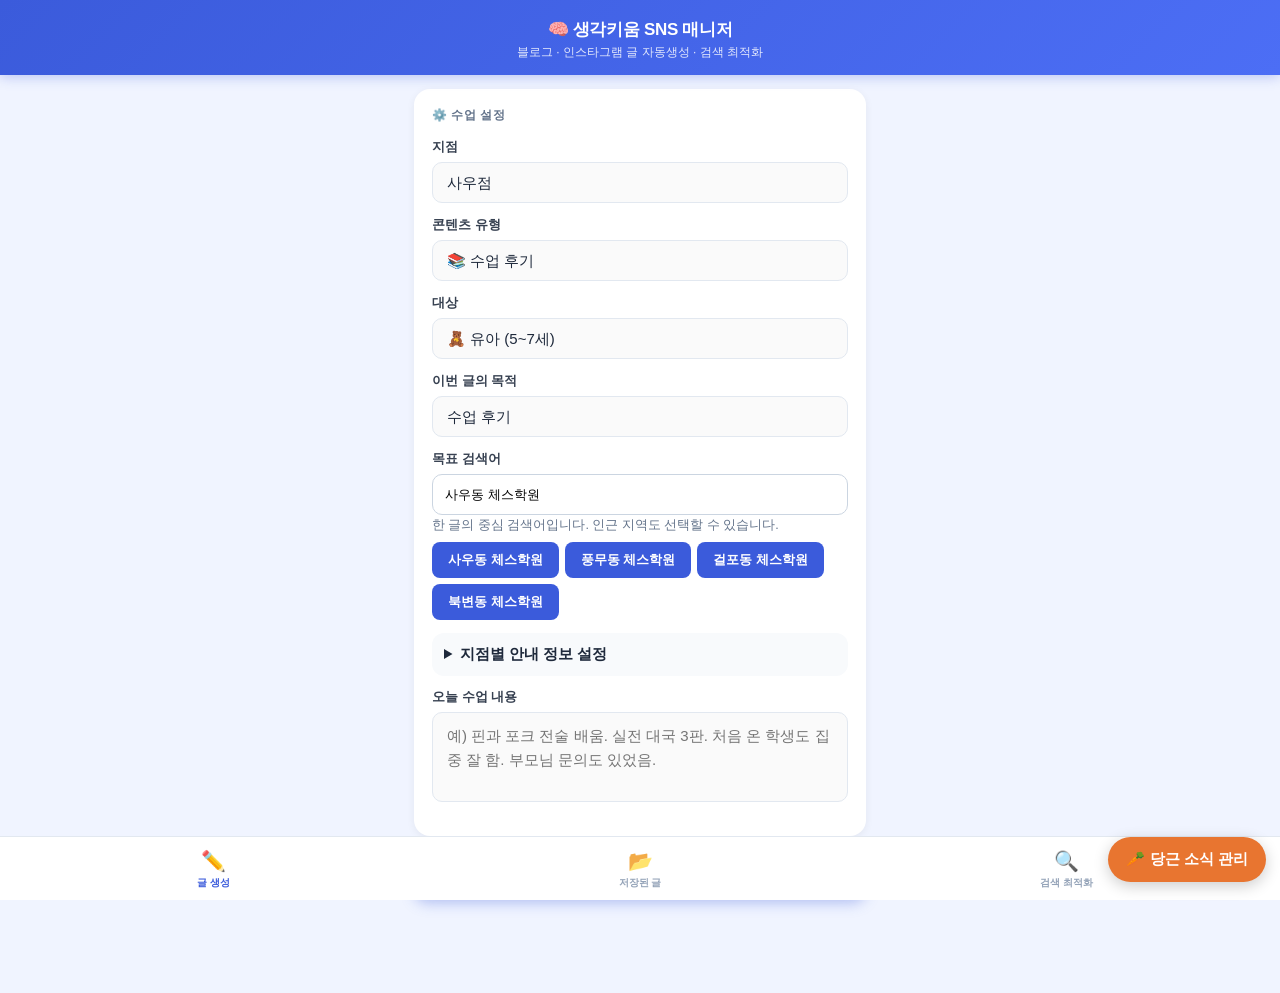
==== commit cd6b3304: "Add Daangn manager navigation without altering existing workflows" ====
--- a/static/index.html
+++ b/static/index.html
@@ -1826,5 +1826,6 @@
 });
 
 </script>
+<a href="/daangn" style="position:fixed;right:14px;bottom:18px;z-index:9999;background:#e87530;color:white;border-radius:24px;padding:13px 18px;box-shadow:0 4px 15px #0003;text-decoration:none;font-weight:bold">🥕 당근 소식 관리</a>
 </body>
 </html>
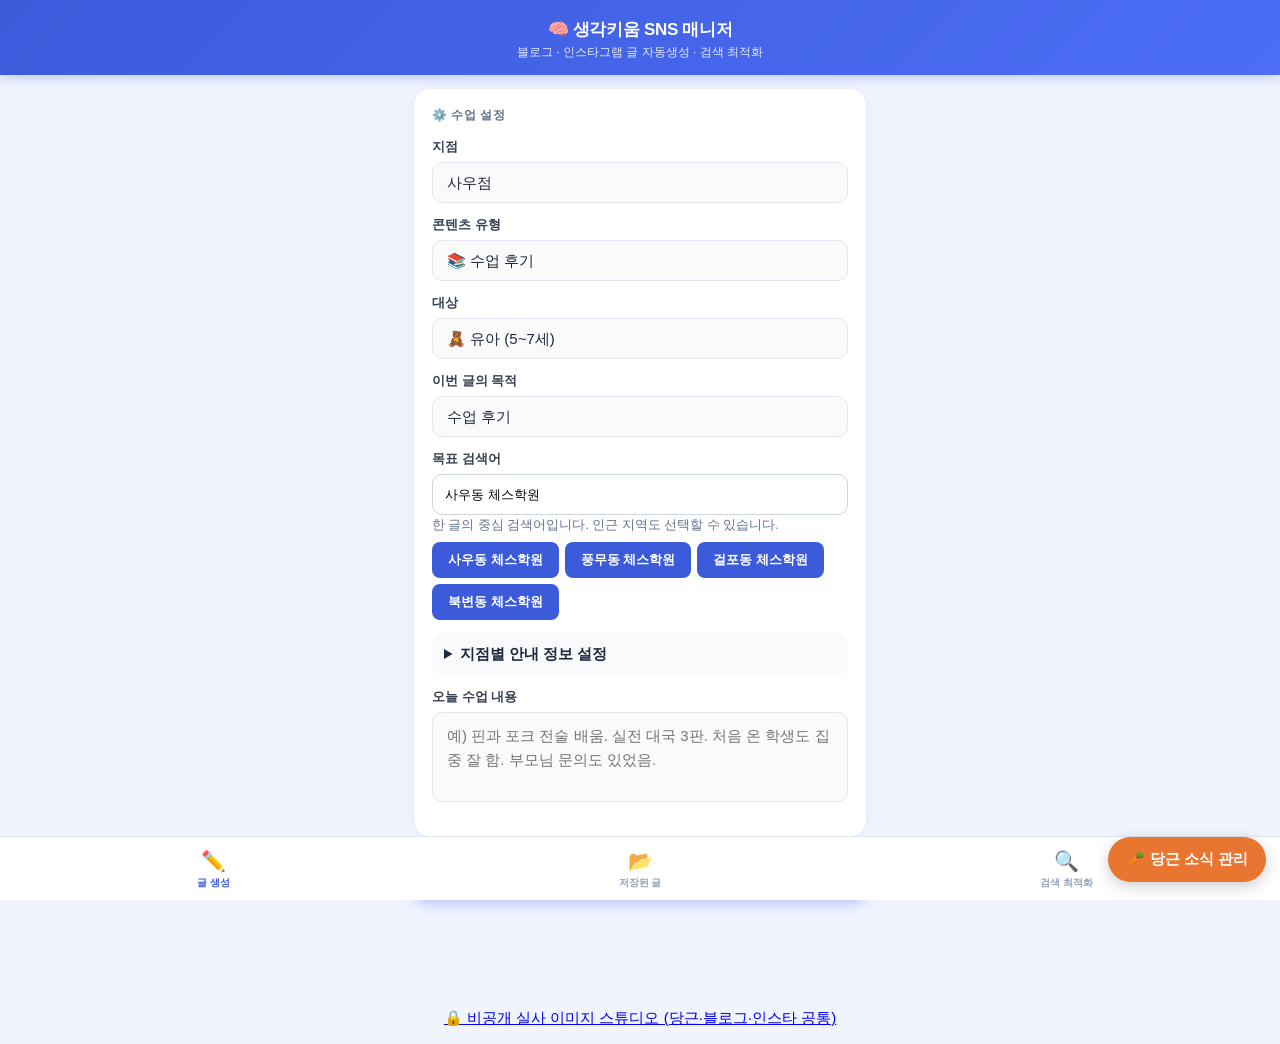
==== commit 111e4e9d: "Connect private image studio to existing SNS manager" ====
--- a/static/index.html
+++ b/static/index.html
@@ -1827,5 +1827,5 @@
 
 </script>
 <a href="/daangn" style="position:fixed;right:14px;bottom:18px;z-index:9999;background:#e87530;color:white;border-radius:24px;padding:13px 18px;box-shadow:0 4px 15px #0003;text-decoration:none;font-weight:bold">🥕 당근 소식 관리</a>
-</body>
+<div style='text-align:center;padding:16px'><a href='/studio'>🔒 비공개 실사 이미지 스튜디오 (당근·블로그·인스타 공통)</a></div></body>
 </html>
